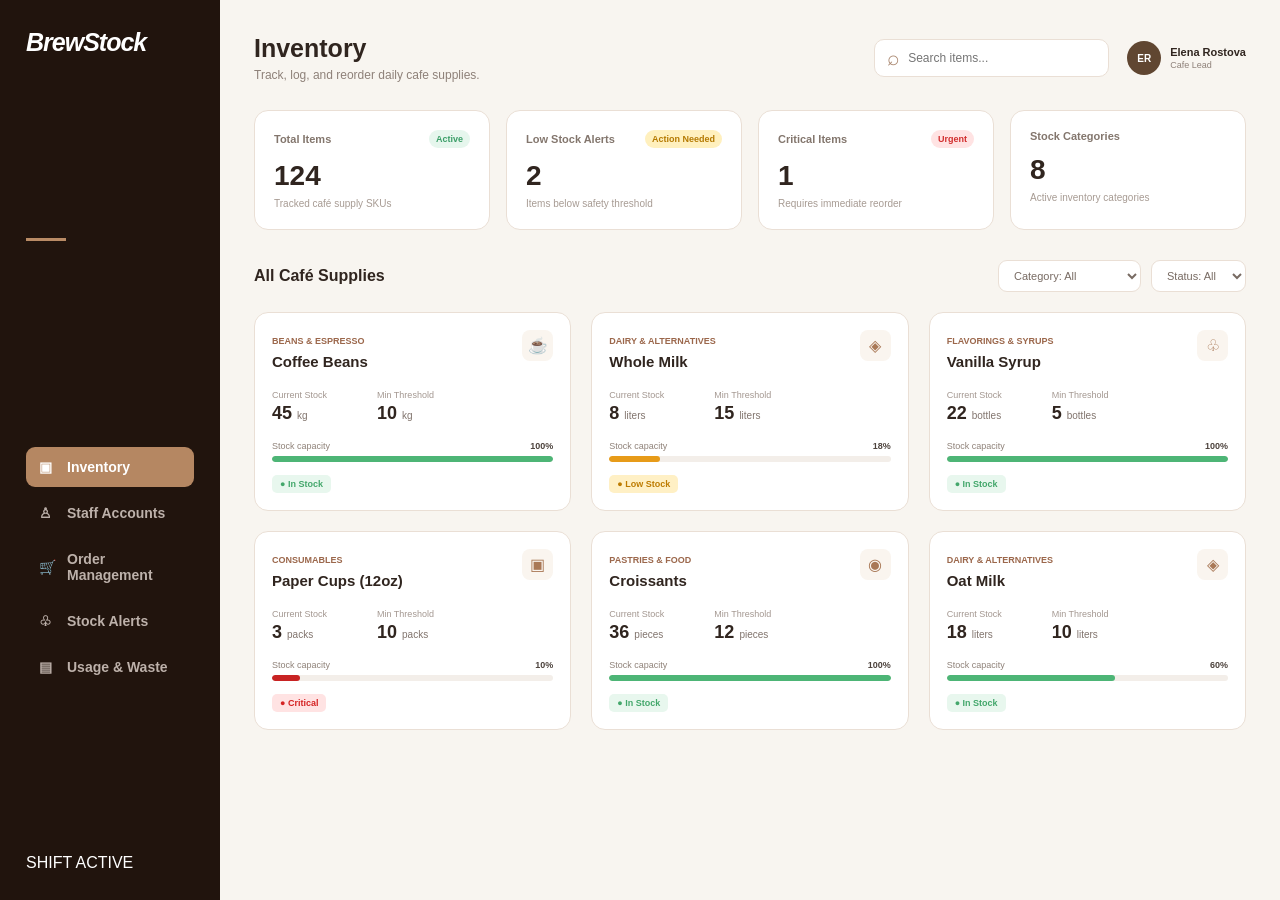
==== index.html @ 867d21bd "Initial BrewStock project" ====
<!DOCTYPE html>
<html lang="en">

<head>
    <meta charset="UTF-8">

    <meta name="viewport" content="width=device-width, initial-scale=1.0">

    <title>BrewStock - Inventory</title>

    <link rel="stylesheet" href="style.css">
</head>

<body>

    <div class="app">

        
        <aside class="sidebar">

            <div class="brand">
                BrewStock
            </div>

            <div class="brand-line"></div>

            <nav>

                <a href="#" class="nav-item active">
                    <span>▣</span>
                    Inventory
                </a>

                <a href="#" class="nav-item">
                    <span>♙</span>
                    Staff Accounts
                </a>

                <a href="#" class="nav-item">
                    <span>🛒</span>
                    Order Management
                </a>

                <a href="#" class="nav-item">
                    <span>♧</span>
                    Stock Alerts
                </a>

                <a href="#" class="nav-item">
                    <span>▤</span>
                    Usage & Waste
                </a>

            </nav>

            <div class="shift-status">
                <span></span>
                SHIFT ACTIVE
            </div>

        </aside>


       
        <main class="main">

          
            <header class="header">

                <div>
                    <h1>Inventory</h1>

                    <p>
                        Track, log, and reorder daily cafe supplies.
                    </p>
                </div>


                <div class="header-right">

                    <div class="search-box">

                        <span>⌕</span>

                        <input
                            type="text"
                            id="searchInput"
                            placeholder="Search items..."
                        >

                    </div>


                    <div class="profile">

                        <div class="avatar">
                            ER
                        </div>

                        <div>
                            <strong>Elena Rostova</strong>
                            <small>Cafe Lead</small>
                        </div>

                    </div>

                </div>

            </header>


           
            <section class="stats">

                <div class="stat-card">

                    <div class="stat-title">
                        Total Items

                        <span class="badge green">
                            Active
                        </span>
                    </div>

                    <h2 id="totalItems">
                        124
                    </h2>

                    <p>
                        Tracked café supply SKUs
                    </p>

                </div>


                <div class="stat-card">

                    <div class="stat-title">
                        Low Stock Alerts

                        <span class="badge yellow">
                            Action Needed
                        </span>
                    </div>

                    <h2 id="lowStock">
                        2
                    </h2>

                    <p>
                        Items below safety threshold
                    </p>

                </div>


                <div class="stat-card">

                    <div class="stat-title">
                        Critical Items

                        <span class="badge red">
                            Urgent
                        </span>
                    </div>

                    <h2 id="criticalItems">
                        1
                    </h2>

                    <p>
                        Requires immediate reorder
                    </p>

                </div>


                <div class="stat-card">

                    <div class="stat-title">
                        Stock Categories
                    </div>

                    <h2 id="categories">
                        8
                    </h2>

                    <p>
                        Active inventory categories
                    </p>

                </div>

            </section>


           
            <section class="inventory-section">

                <div class="inventory-header">

                    <h2>
                        All Café Supplies
                    </h2>

                    <div class="filters">

                        <select id="categoryFilter">

                            <option value="all">
                                Category: All
                            </option>

                            <option value="beans">
                                Beans & Espresso
                            </option>

                            <option value="dairy">
                                Dairy & Alternatives
                            </option>

                            <option value="syrups">
                                Flavorings & Syrups
                            </option>

                            <option value="consumables">
                                Consumables
                            </option>

                            <option value="food">
                                Pastries & Food
                            </option>

                        </select>


                        <select id="statusFilter">

                            <option value="all">
                                Status: All
                            </option>

                            <option value="in-stock">
                                In Stock
                            </option>

                            <option value="low">
                                Low Stock
                            </option>

                            <option value="critical">
                                Critical
                            </option>

                        </select>

                    </div>

                </div>


                
                <div
                    class="inventory-grid"
                    id="inventoryGrid"
                >

                    
                    <div
                        class="inventory-card"
                        data-category="beans"
                        data-status="in-stock"
                    >

                        <div class="card-top">

                            <div>

                                <span class="category">
                                    BEANS & ESPRESSO
                                </span>

                                <h3>
                                    Coffee Beans
                                </h3>

                            </div>

                            <div class="item-icon">
                                ☕
                            </div>

                        </div>


                        <div class="stock-info">

                            <div>
                                <small>
                                    Current Stock
                                </small>

                                <strong>
                                    45 <span>kg</span>
                                </strong>
                            </div>


                            <div>
                                <small>
                                    Min Threshold
                                </small>

                                <strong>
                                    10 <span>kg</span>
                                </strong>
                            </div>

                        </div>


                        <div class="capacity">

                            <div class="capacity-label">
                                <span>Stock capacity</span>
                                <strong>100%</strong>
                            </div>

                            <div class="progress">
                                <div
                                    class="progress-bar"
                                    style="width: 100%"
                                ></div>
                            </div>

                        </div>


                        <span class="status in-stock">
                            ● In Stock
                        </span>

                    </div>


                    
                    <div
                        class="inventory-card"
                        data-category="dairy"
                        data-status="low"
                    >

                        <div class="card-top">

                            <div>

                                <span class="category">
                                    DAIRY & ALTERNATIVES
                                </span>

                                <h3>
                                    Whole Milk
                                </h3>

                            </div>

                            <div class="item-icon">
                                ◈
                            </div>

                        </div>


                        <div class="stock-info">

                            <div>
                                <small>
                                    Current Stock
                                </small>

                                <strong>
                                    8 <span>liters</span>
                                </strong>
                            </div>


                            <div>
                                <small>
                                    Min Threshold
                                </small>

                                <strong>
                                    15 <span>liters</span>
                                </strong>
                            </div>

                        </div>


                        <div class="capacity">

                            <div class="capacity-label">
                                <span>Stock capacity</span>
                                <strong>18%</strong>
                            </div>

                            <div class="progress">
                                <div
                                    class="progress-bar low"
                                    style="width: 18%"
                                ></div>
                            </div>

                        </div>


                        <span class="status low">
                            ● Low Stock
                        </span>

                    </div>


                    
                    <div
                        class="inventory-card"
                        data-category="syrups"
                        data-status="in-stock"
                    >

                        <div class="card-top">

                            <div>

                                <span class="category">
                                    FLAVORINGS & SYRUPS
                                </span>

                                <h3>
                                    Vanilla Syrup
                                </h3>

                            </div>

                            <div class="item-icon">
                                ♧
                            </div>

                        </div>


                        <div class="stock-info">

                            <div>
                                <small>
                                    Current Stock
                                </small>

                                <strong>
                                    22 <span>bottles</span>
                                </strong>
                            </div>


                            <div>
                                <small>
                                    Min Threshold
                                </small>

                                <strong>
                                    5 <span>bottles</span>
                                </strong>
                            </div>

                        </div>


                        <div class="capacity">

                            <div class="capacity-label">
                                <span>Stock capacity</span>
                                <strong>100%</strong>
                            </div>

                            <div class="progress">
                                <div
                                    class="progress-bar"
                                    style="width: 100%"
                                ></div>
                            </div>

                        </div>


                        <span class="status in-stock">
                            ● In Stock
                        </span>

                    </div>


                    
                    <div
                        class="inventory-card"
                        data-category="consumables"
                        data-status="critical"
                    >

                        <div class="card-top">

                            <div>

                                <span class="category">
                                    CONSUMABLES
                                </span>

                                <h3>
                                    Paper Cups (12oz)
                                </h3>

                            </div>

                            <div class="item-icon">
                                ▣
                            </div>

                        </div>


                        <div class="stock-info">

                            <div>
                                <small>
                                    Current Stock
                                </small>

                                <strong>
                                    3 <span>packs</span>
                                </strong>
                            </div>


                            <div>
                                <small>
                                    Min Threshold
                                </small>

                                <strong>
                                    10 <span>packs</span>
                                </strong>
                            </div>

                        </div>


                        <div class="capacity">

                            <div class="capacity-label">
                                <span>Stock capacity</span>
                                <strong>10%</strong>
                            </div>

                            <div class="progress">
                                <div
                                    class="progress-bar critical"
                                    style="width: 10%"
                                ></div>
                            </div>

                        </div>


                        <span class="status critical">
                            ● Critical
                        </span>

                    </div>


                    
                    <div
                        class="inventory-card"
                        data-category="food"
                        data-status="in-stock"
                    >

                        <div class="card-top">

                            <div>

                                <span class="category">
                                    PASTRIES & FOOD
                                </span>

                                <h3>
                                    Croissants
                                </h3>

                            </div>

                            <div class="item-icon">
                                ◉
                            </div>

                        </div>


                        <div class="stock-info">

                            <div>
                                <small>
                                    Current Stock
                                </small>

                                <strong>
                                    36 <span>pieces</span>
                                </strong>
                            </div>


                            <div>
                                <small>
                                    Min Threshold
                                </small>

                                <strong>
                                    12 <span>pieces</span>
                                </strong>
                            </div>

                        </div>


                        <div class="capacity">

                            <div class="capacity-label">
                                <span>Stock capacity</span>
                                <strong>100%</strong>
                            </div>

                            <div class="progress">
                                <div
                                    class="progress-bar"
                                    style="width: 100%"
                                ></div>
                            </div>

                        </div>


                        <span class="status in-stock">
                            ● In Stock
                        </span>

                    </div>


                    
                    <div
                        class="inventory-card"
                        data-category="dairy"
                        data-status="in-stock"
                    >

                        <div class="card-top">

                            <div>

                                <span class="category">
                                    DAIRY & ALTERNATIVES
                                </span>

                                <h3>
                                    Oat Milk
                                </h3>

                            </div>

                            <div class="item-icon">
                                ◈
                            </div>

                        </div>


                        <div class="stock-info">

                            <div>
                                <small>
                                    Current Stock
                                </small>

                                <strong>
                                    18 <span>liters</span>
                                </strong>
                            </div>


                            <div>
                                <small>
                                    Min Threshold
                                </small>

                                <strong>
                                    10 <span>liters</span>
                                </strong>
                            </div>

                        </div>


                        <div class="capacity">

                            <div class="capacity-label">
                                <span>Stock capacity</span>
                                <strong>60%</strong>
                            </div>

                            <div class="progress">
                                <div
                                    class="progress-bar"
                                    style="width: 60%"
                                ></div>
                            </div>

                        </div>


                        <span class="status in-stock">
                            ● In Stock
                        </span>

                    </div>

                </div>

            </section>

        </main>

    </div>


    <script src="script.js"></script>

</body>

</html>
---- style.css ----
* {
    margin: 0;
    padding: 0;
    box-sizing: border-box;
}

body {
    font-family: "Inter", Arial, sans-serif;
    background: #f8f5f0;
    color: #30251f;
}

.app {
    display: flex;
    min-height: 100vh;
}


/* =========================
   SIDEBAR
========================= */

.sidebar {
    width: 220px;
    min-height: 100vh;
    background: #21140d;
    color: white;
    padding: 28px 26px;
    display: flex;
    flex-direction: column;
    justify-content: space-between;
}

.brand {
    font-size: 25px;
    font-weight: 800;
    font-style: italic;
    letter-spacing: -1px;
}

.brand-line {
    width: 40px;
    height: 3px;
    background: #b98b65;
    margin: 14px 0 38px;
}

nav {
    display: flex;
    flex-direction: column;
    gap: 6px;
}

.nav-item {
    border: 0;
    background: transparent;
    color: #bdb1aa;
    text-decoration: none;
    padding: 12px 13px;
    border-radius: 9px;
    font-size: 14px;
    font-weight: 600;
    display: flex;
    align-items: center;
    gap: 12px;
    cursor: pointer;
    text-align: left;
}

.nav-item span {
    width: 16px;
}

.nav-item.active {
    background: #b58762;
    color: white;
}

.nav-item:hover:not(.active) {
    background: rgba(255,255,255,.07);
    color: white;
}

.shift {
    border-top: 1px solid rgba(255,255,255,.1);
    padding-top: 18px;
    color: #d4cbc5;
    font-size: 10px;
    font-weight: 700;
    letter-spacing: .3px;
}

.shift span {
    color: #55bd7c;
}


/* =========================
   MAIN
========================= */

.main {
    flex: 1;
    padding: 34px;
    max-width: 1250px;
    margin: 0 auto;
}

.header {
    display: flex;
    justify-content: space-between;
    align-items: center;
    gap: 30px;
    margin-bottom: 28px;
}

.header h1 {
    font-size: 25px;
    margin-bottom: 5px;
}

.header p {
    color: #8e8179;
    font-size: 12px;
}

.header-right {
    display: flex;
    align-items: center;
    gap: 18px;
}

.search-box {
    width: 235px;
    height: 38px;
    border: 1px solid #eadfd5;
    background: white;
    border-radius: 10px;
    display: flex;
    align-items: center;
    padding: 0 12px;
    gap: 8px;
}

.search-box span {
    color: #a9866e;
    font-size: 21px;
}

.search-box input {
    border: none;
    outline: none;
    width: 100%;
    font-size: 12px;
}

.profile {
    display: flex;
    align-items: center;
    gap: 9px;
}

.avatar {
    width: 34px;
    height: 34px;
    border-radius: 50%;
    background: #604631;
    color: white;
    display: flex;
    align-items: center;
    justify-content: center;
    font-size: 10px;
    font-weight: 700;
}

.profile strong,
.profile small {
    display: block;
}

.profile strong {
    font-size: 11px;
}

.profile small {
    color: #8e8179;
    font-size: 9px;
    margin-top: 2px;
}


/* =========================
   STAT CARDS
========================= */

.stats {
    display: grid;
    grid-template-columns: repeat(4, 1fr);
    gap: 16px;
    margin-bottom: 30px;
}

.stat-card {
    background: white;
    border: 1px solid #eadfd5;
    border-radius: 14px;
    padding: 19px;
    min-height: 120px;
}

.stat-title {
    display: flex;
    justify-content: space-between;
    align-items: center;
    color: #83766d;
    font-size: 11px;
    font-weight: 600;
}

.stat-card h2 {
    font-size: 28px;
    margin: 12px 0 6px;
}

.stat-card p {
    color: #a79b93;
    font-size: 10px;
}

.badge {
    border-radius: 20px;
    padding: 4px 7px;
    font-size: 9px;
}

.badge.green {
    color: #3b9e68;
    background: #e6f6ed;
}

.badge.yellow {
    color: #b47900;
    background: #fff0be;
}

.badge.red {
    color: #d22e2e;
    background: #ffe3e3;
}


/* =========================
   INVENTORY
========================= */

.inventory-header {
    display: flex;
    justify-content: space-between;
    align-items: center;
    margin-bottom: 20px;
}

.inventory-header h2 {
    font-size: 16px;
}

.filters {
    display: flex;
    gap: 10px;
}

.filters select {
    background: white;
    border: 1px solid #eadfd5;
    border-radius: 9px;
    padding: 8px 11px;
    color: #786b63;
    font-size: 11px;
    outline: none;
}


/* =========================
   INVENTORY CARDS
========================= */

.inventory-grid {
    display: grid;
    grid-template-columns: repeat(3, 1fr);
    gap: 20px;
}

.inventory-card {
    background: white;
    border: 1px solid #eadfd5;
    border-radius: 14px;
    padding: 17px;
    min-height: 195px;
}

.card-top {
    display: flex;
    justify-content: space-between;
    align-items: flex-start;
}

.category {
    color: #9b674b;
    font-size: 9px;
    font-weight: 700;
}

.inventory-card h3 {
    font-size: 15px;
    margin-top: 5px;
}

.item-icon {
    width: 31px;
    height: 31px;
    border-radius: 8px;
    background: #faf5ef;
    color: #a97856;
    display: flex;
    justify-content: center;
    align-items: center;
}

.stock-info {
    display: flex;
    gap: 50px;
    margin-top: 20px;
}

.stock-info small {
    display: block;
    color: #a39790;
    font-size: 9px;
    margin-bottom: 3px;
}

.stock-info strong {
    font-size: 18px;
}

.stock-info strong span {
    font-size: 10px;
    color: #81746d;
    font-weight: 500;
}

.capacity {
    margin-top: 17px;
}

.capacity-label {
    display: flex;
    justify-content: space-between;
    color: #8f8279;
    font-size: 9px;
    margin-bottom: 5px;
}

.capacity-label strong {
    color: #4d433d;
}

.progress {
    width: 100%;
    height: 6px;
    border-radius: 20px;
    background: #f3eee9;
    overflow: hidden;
}

.progress-bar {
    height: 100%;
    background: #4db576;
    border-radius: 20px;
}

.progress-bar.low {
    background: #e79b19;
}

.progress-bar.critical {
    background: #c82323;
}

.status {
    display: inline-block;
    margin-top: 13px;
    padding: 4px 8px;
    border-radius: 5px;
    font-size: 9px;
    font-weight: 600;
}

.status.in-stock {
    color: #43a76b;
    background: #e8f7ee;
}

.status.low {
    color: #bd7b00;
    background: #fff0c5;
}

.status.critical {
    color: #d52323;
    background: #ffe3e3;
}


/* =========================
   RESPONSIVE
========================= */

@media (max-width: 1000px) {

    .stats {
        grid-template-columns: repeat(2, 1fr);
    }

    .inventory-grid {
        grid-template-columns: repeat(2, 1fr);
    }

}

@media (max-width: 700px) {

    .sidebar {
        width: 70px;
        padding: 25px 12px;
    }

    .brand {
        font-size: 0;
    }

    .brand::after {
        content: "B";
        font-size: 25px;
    }

    .nav-item span:last-child,
    .shift {
        display: none;
    }

    .main {
        padding: 20px;
    }

    .header {
        align-items: flex-start;
        flex-direction: column;
    }

    .header-right {
        width: 100%;
    }

    .search-box {
        flex: 1;
    }

    .inventory-grid {
        grid-template-columns: 1fr;
    }

    .stats {
        grid-template-columns: 1fr;
    }

    .inventory-header {
        align-items: flex-start;
        gap: 15px;
        flex-direction: column;
    }

}
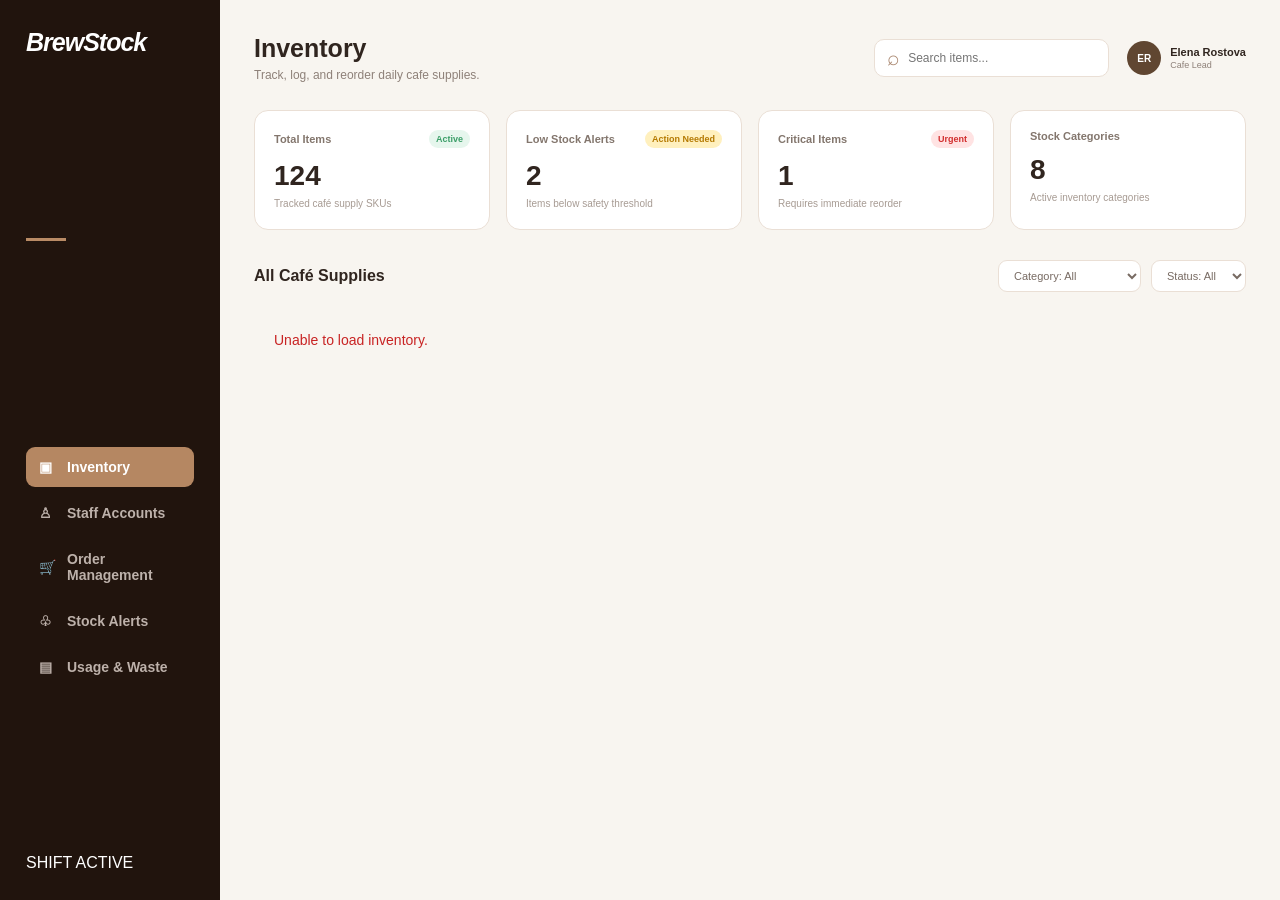
==== commit f664b3ff: "Updated connected to database" ====
--- a/index.html
+++ b/index.html
@@ -264,474 +264,6 @@
                     class="inventory-grid"
                     id="inventoryGrid"
                 >
-
-                    
-                    <div
-                        class="inventory-card"
-                        data-category="beans"
-                        data-status="in-stock"
-                    >
-
-                        <div class="card-top">
-
-                            <div>
-
-                                <span class="category">
-                                    BEANS & ESPRESSO
-                                </span>
-
-                                <h3>
-                                    Coffee Beans
-                                </h3>
-
-                            </div>
-
-                            <div class="item-icon">
-                                ☕
-                            </div>
-
-                        </div>
-
-
-                        <div class="stock-info">
-
-                            <div>
-                                <small>
-                                    Current Stock
-                                </small>
-
-                                <strong>
-                                    45 <span>kg</span>
-                                </strong>
-                            </div>
-
-
-                            <div>
-                                <small>
-                                    Min Threshold
-                                </small>
-
-                                <strong>
-                                    10 <span>kg</span>
-                                </strong>
-                            </div>
-
-                        </div>
-
-
-                        <div class="capacity">
-
-                            <div class="capacity-label">
-                                <span>Stock capacity</span>
-                                <strong>100%</strong>
-                            </div>
-
-                            <div class="progress">
-                                <div
-                                    class="progress-bar"
-                                    style="width: 100%"
-                                ></div>
-                            </div>
-
-                        </div>
-
-
-                        <span class="status in-stock">
-                            ● In Stock
-                        </span>
-
-                    </div>
-
-
-                    
-                    <div
-                        class="inventory-card"
-                        data-category="dairy"
-                        data-status="low"
-                    >
-
-                        <div class="card-top">
-
-                            <div>
-
-                                <span class="category">
-                                    DAIRY & ALTERNATIVES
-                                </span>
-
-                                <h3>
-                                    Whole Milk
-                                </h3>
-
-                            </div>
-
-                            <div class="item-icon">
-                                ◈
-                            </div>
-
-                        </div>
-
-
-                        <div class="stock-info">
-
-                            <div>
-                                <small>
-                                    Current Stock
-                                </small>
-
-                                <strong>
-                                    8 <span>liters</span>
-                                </strong>
-                            </div>
-
-
-                            <div>
-                                <small>
-                                    Min Threshold
-                                </small>
-
-                                <strong>
-                                    15 <span>liters</span>
-                                </strong>
-                            </div>
-
-                        </div>
-
-
-                        <div class="capacity">
-
-                            <div class="capacity-label">
-                                <span>Stock capacity</span>
-                                <strong>18%</strong>
-                            </div>
-
-                            <div class="progress">
-                                <div
-                                    class="progress-bar low"
-                                    style="width: 18%"
-                                ></div>
-                            </div>
-
-                        </div>
-
-
-                        <span class="status low">
-                            ● Low Stock
-                        </span>
-
-                    </div>
-
-
-                    
-                    <div
-                        class="inventory-card"
-                        data-category="syrups"
-                        data-status="in-stock"
-                    >
-
-                        <div class="card-top">
-
-                            <div>
-
-                                <span class="category">
-                                    FLAVORINGS & SYRUPS
-                                </span>
-
-                                <h3>
-                                    Vanilla Syrup
-                                </h3>
-
-                            </div>
-
-                            <div class="item-icon">
-                                ♧
-                            </div>
-
-                        </div>
-
-
-                        <div class="stock-info">
-
-                            <div>
-                                <small>
-                                    Current Stock
-                                </small>
-
-                                <strong>
-                                    22 <span>bottles</span>
-                                </strong>
-                            </div>
-
-
-                            <div>
-                                <small>
-                                    Min Threshold
-                                </small>
-
-                                <strong>
-                                    5 <span>bottles</span>
-                                </strong>
-                            </div>
-
-                        </div>
-
-
-                        <div class="capacity">
-
-                            <div class="capacity-label">
-                                <span>Stock capacity</span>
-                                <strong>100%</strong>
-                            </div>
-
-                            <div class="progress">
-                                <div
-                                    class="progress-bar"
-                                    style="width: 100%"
-                                ></div>
-                            </div>
-
-                        </div>
-
-
-                        <span class="status in-stock">
-                            ● In Stock
-                        </span>
-
-                    </div>
-
-
-                    
-                    <div
-                        class="inventory-card"
-                        data-category="consumables"
-                        data-status="critical"
-                    >
-
-                        <div class="card-top">
-
-                            <div>
-
-                                <span class="category">
-                                    CONSUMABLES
-                                </span>
-
-                                <h3>
-                                    Paper Cups (12oz)
-                                </h3>
-
-                            </div>
-
-                            <div class="item-icon">
-                                ▣
-                            </div>
-
-                        </div>
-
-
-                        <div class="stock-info">
-
-                            <div>
-                                <small>
-                                    Current Stock
-                                </small>
-
-                                <strong>
-                                    3 <span>packs</span>
-                                </strong>
-                            </div>
-
-
-                            <div>
-                                <small>
-                                    Min Threshold
-                                </small>
-
-                                <strong>
-                                    10 <span>packs</span>
-                                </strong>
-                            </div>
-
-                        </div>
-
-
-                        <div class="capacity">
-
-                            <div class="capacity-label">
-                                <span>Stock capacity</span>
-                                <strong>10%</strong>
-                            </div>
-
-                            <div class="progress">
-                                <div
-                                    class="progress-bar critical"
-                                    style="width: 10%"
-                                ></div>
-                            </div>
-
-                        </div>
-
-
-                        <span class="status critical">
-                            ● Critical
-                        </span>
-
-                    </div>
-
-
-                    
-                    <div
-                        class="inventory-card"
-                        data-category="food"
-                        data-status="in-stock"
-                    >
-
-                        <div class="card-top">
-
-                            <div>
-
-                                <span class="category">
-                                    PASTRIES & FOOD
-                                </span>
-
-                                <h3>
-                                    Croissants
-                                </h3>
-
-                            </div>
-
-                            <div class="item-icon">
-                                ◉
-                            </div>
-
-                        </div>
-
-
-                        <div class="stock-info">
-
-                            <div>
-                                <small>
-                                    Current Stock
-                                </small>
-
-                                <strong>
-                                    36 <span>pieces</span>
-                                </strong>
-                            </div>
-
-
-                            <div>
-                                <small>
-                                    Min Threshold
-                                </small>
-
-                                <strong>
-                                    12 <span>pieces</span>
-                                </strong>
-                            </div>
-
-                        </div>
-
-
-                        <div class="capacity">
-
-                            <div class="capacity-label">
-                                <span>Stock capacity</span>
-                                <strong>100%</strong>
-                            </div>
-
-                            <div class="progress">
-                                <div
-                                    class="progress-bar"
-                                    style="width: 100%"
-                                ></div>
-                            </div>
-
-                        </div>
-
-
-                        <span class="status in-stock">
-                            ● In Stock
-                        </span>
-
-                    </div>
-
-
-                    
-                    <div
-                        class="inventory-card"
-                        data-category="dairy"
-                        data-status="in-stock"
-                    >
-
-                        <div class="card-top">
-
-                            <div>
-
-                                <span class="category">
-                                    DAIRY & ALTERNATIVES
-                                </span>
-
-                                <h3>
-                                    Oat Milk
-                                </h3>
-
-                            </div>
-
-                            <div class="item-icon">
-                                ◈
-                            </div>
-
-                        </div>
-
-
-                        <div class="stock-info">
-
-                            <div>
-                                <small>
-                                    Current Stock
-                                </small>
-
-                                <strong>
-                                    18 <span>liters</span>
-                                </strong>
-                            </div>
-
-
-                            <div>
-                                <small>
-                                    Min Threshold
-                                </small>
-
-                                <strong>
-                                    10 <span>liters</span>
-                                </strong>
-                            </div>
-
-                        </div>
-
-
-                        <div class="capacity">
-
-                            <div class="capacity-label">
-                                <span>Stock capacity</span>
-                                <strong>60%</strong>
-                            </div>
-
-                            <div class="progress">
-                                <div
-                                    class="progress-bar"
-                                    style="width: 60%"
-                                ></div>
-                            </div>
-
-                        </div>
-
-
-                        <span class="status in-stock">
-                            ● In Stock
-                        </span>
-
-                    </div>
-
                 </div>
 
             </section>
--- a/style.css
+++ b/style.css
@@ -14,11 +14,6 @@
     display: flex;
     min-height: 100vh;
 }
-
-
-/* =========================
-   SIDEBAR
-========================= */
 
 .sidebar {
     width: 220px;
@@ -94,11 +89,6 @@
     color: #55bd7c;
 }
 
-
-/* =========================
-   MAIN
-========================= */
-
 .main {
     flex: 1;
     padding: 34px;
@@ -188,11 +178,6 @@
     margin-top: 2px;
 }
 
-
-/* =========================
-   STAT CARDS
-========================= */
-
 .stats {
     display: grid;
     grid-template-columns: repeat(4, 1fr);
@@ -247,11 +232,6 @@
     color: #d22e2e;
     background: #ffe3e3;
 }
-
-
-/* =========================
-   INVENTORY
-========================= */
 
 .inventory-header {
     display: flex;
@@ -279,11 +259,6 @@
     outline: none;
 }
 
-
-/* =========================
-   INVENTORY CARDS
-========================= */
-
 .inventory-grid {
     display: grid;
     grid-template-columns: repeat(3, 1fr);
@@ -411,11 +386,6 @@
     background: #ffe3e3;
 }
 
-
-/* =========================
-   RESPONSIVE
-========================= */
-
 @media (max-width: 1000px) {
 
     .stats {
@@ -480,4 +450,16 @@
         flex-direction: column;
     }
 
-}+}
+
+.error-message {
+    color: #c82323;
+    font-size: 14px;
+    padding: 20px;
+}
+
+.empty-message {
+    color: #8e8179;
+    font-size: 14px;
+    padding: 20px;
+}
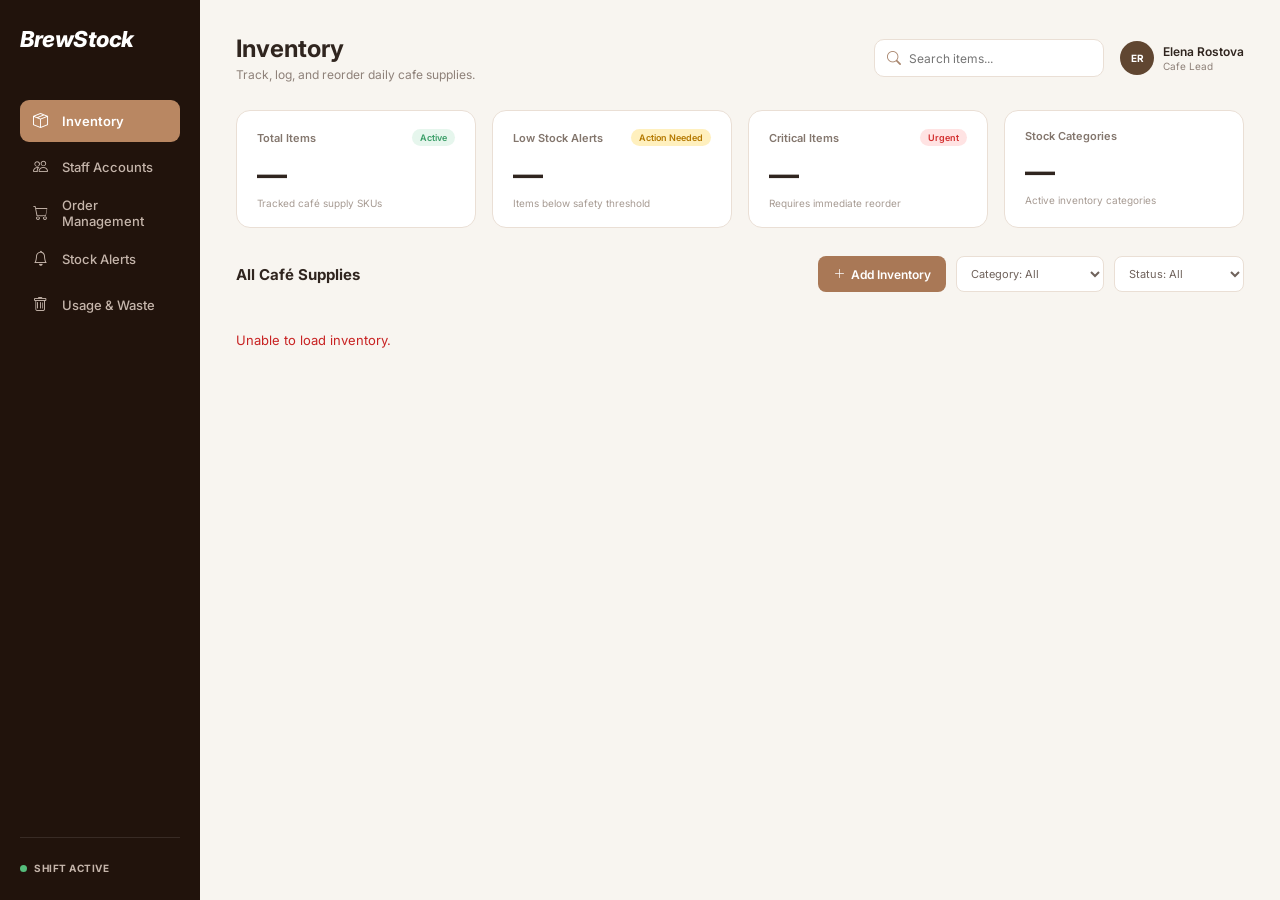
==== commit 5804cd62: "New features and modified" ====
--- a/index.html
+++ b/index.html
@@ -3,10 +3,25 @@
 
 <head>
     <meta charset="UTF-8">
-
     <meta name="viewport" content="width=device-width, initial-scale=1.0">
-
     <title>BrewStock - Inventory</title>
+    <link
+        rel="stylesheet"
+        href="https://cdn.jsdelivr.net/npm/bootstrap-icons@1.11.3/font/bootstrap-icons.min.css"
+    >
+    <link
+        rel="preconnect"
+        href="https://fonts.googleapis.com"
+    >
+    <link
+        rel="preconnect"
+        href="https://fonts.gstatic.com"
+        crossorigin
+    >
+    <link
+        href="https://fonts.googleapis.com/css2?family=Inter:wght@400;500;600;700;800&display=swap"
+        rel="stylesheet"
+    >
 
     <link rel="stylesheet" href="style.css">
 </head>
@@ -15,256 +30,160 @@
 
     <div class="app">
 
-        
         <aside class="sidebar">
 
-            <div class="brand">
-                BrewStock
-            </div>
-
-            <div class="brand-line"></div>
-
-            <nav>
-
-                <a href="#" class="nav-item active">
-                    <span>▣</span>
-                    Inventory
-                </a>
-
-                <a href="#" class="nav-item">
-                    <span>♙</span>
-                    Staff Accounts
-                </a>
-
-                <a href="#" class="nav-item">
-                    <span>🛒</span>
-                    Order Management
-                </a>
-
-                <a href="#" class="nav-item">
-                    <span>♧</span>
-                    Stock Alerts
-                </a>
-
-                <a href="#" class="nav-item">
-                    <span>▤</span>
-                    Usage & Waste
+            <div class="logo">BrewStock</div>
+
+            <nav class="nav-menu">
+
+                <a href="index.html" class="active">
+                    <i class="bi bi-box-seam"></i>
+                    <span>Inventory</span>
+                </a>
+
+                <a href="staff.html">
+                    <i class="bi bi-people"></i>
+                    <span>Staff Accounts</span>
+                </a>
+
+                <a href="orders.html">
+                    <i class="bi bi-cart"></i>
+                    <span>Order Management</span>
+                </a>
+
+                <a href="#">
+                    <i class="bi bi-bell"></i>
+                    <span>Stock Alerts</span>
+                </a>
+
+                <a href="#">
+                    <i class="bi bi-trash"></i>
+                    <span>Usage &amp; Waste</span>
                 </a>
 
             </nav>
 
-            <div class="shift-status">
-                <span></span>
+            <div class="shift-active">
+                <span class="shift-dot"></span>
                 SHIFT ACTIVE
             </div>
 
         </aside>
 
-
-       
         <main class="main">
 
-          
             <header class="header">
 
                 <div>
                     <h1>Inventory</h1>
-
-                    <p>
-                        Track, log, and reorder daily cafe supplies.
-                    </p>
-                </div>
-
+                    <p>Track, log, and reorder daily cafe supplies.</p>
+                </div>
 
                 <div class="header-right">
 
                     <div class="search-box">
-
-                        <span>⌕</span>
-
+                        <i class="bi bi-search"></i>
                         <input
                             type="text"
                             id="searchInput"
                             placeholder="Search items..."
                         >
-
-                    </div>
-
+                    </div>
 
                     <div class="profile">
-
-                        <div class="avatar">
-                            ER
-                        </div>
-
+                        <div class="avatar">ER</div>
                         <div>
                             <strong>Elena Rostova</strong>
                             <small>Cafe Lead</small>
                         </div>
-
                     </div>
 
                 </div>
 
             </header>
 
-
-           
             <section class="stats">
 
                 <div class="stat-card">
-
                     <div class="stat-title">
                         Total Items
-
-                        <span class="badge green">
-                            Active
-                        </span>
-                    </div>
-
-                    <h2 id="totalItems">
-                        124
-                    </h2>
-
-                    <p>
-                        Tracked café supply SKUs
-                    </p>
-
-                </div>
-
-
-                <div class="stat-card">
-
+                        <span class="badge green">Active</span>
+                    </div>
+                    <h2 id="totalItems">—</h2>
+                    <p>Tracked café supply SKUs</p>
+                </div>
+
+                <div class="stat-card">
                     <div class="stat-title">
                         Low Stock Alerts
-
-                        <span class="badge yellow">
-                            Action Needed
-                        </span>
-                    </div>
-
-                    <h2 id="lowStock">
-                        2
-                    </h2>
-
-                    <p>
-                        Items below safety threshold
-                    </p>
-
-                </div>
-
-
-                <div class="stat-card">
-
+                        <span class="badge yellow">Action Needed</span>
+                    </div>
+                    <h2 id="lowStock">—</h2>
+                    <p>Items below safety threshold</p>
+                </div>
+
+                <div class="stat-card">
                     <div class="stat-title">
                         Critical Items
-
-                        <span class="badge red">
-                            Urgent
-                        </span>
-                    </div>
-
-                    <h2 id="criticalItems">
-                        1
-                    </h2>
-
-                    <p>
-                        Requires immediate reorder
-                    </p>
-
-                </div>
-
-
-                <div class="stat-card">
-
+                        <span class="badge red">Urgent</span>
+                    </div>
+                    <h2 id="criticalItems">—</h2>
+                    <p>Requires immediate reorder</p>
+                </div>
+
+                <div class="stat-card">
                     <div class="stat-title">
                         Stock Categories
                     </div>
-
-                    <h2 id="categories">
-                        8
-                    </h2>
-
-                    <p>
-                        Active inventory categories
-                    </p>
-
+                    <h2 id="categories">—</h2>
+                    <p>Active inventory categories</p>
                 </div>
 
             </section>
 
-
-           
             <section class="inventory-section">
 
                 <div class="inventory-header">
 
-                    <h2>
-                        All Café Supplies
-                    </h2>
-
-                    <div class="filters">
-
-                        <select id="categoryFilter">
-
-                            <option value="all">
-                                Category: All
-                            </option>
-
-                            <option value="beans">
-                                Beans & Espresso
-                            </option>
-
-                            <option value="dairy">
-                                Dairy & Alternatives
-                            </option>
-
-                            <option value="syrups">
-                                Flavorings & Syrups
-                            </option>
-
-                            <option value="consumables">
-                                Consumables
-                            </option>
-
-                            <option value="food">
-                                Pastries & Food
-                            </option>
-
-                        </select>
-
-
-                        <select id="statusFilter">
-
-                            <option value="all">
-                                Status: All
-                            </option>
-
-                            <option value="in-stock">
-                                In Stock
-                            </option>
-
-                            <option value="low">
-                                Low Stock
-                            </option>
-
-                            <option value="critical">
-                                Critical
-                            </option>
-
-                        </select>
-
-                    </div>
-
-                </div>
-
-
-                
-                <div
-                    class="inventory-grid"
-                    id="inventoryGrid"
-                >
-                </div>
+                    <div class="inventory-title">
+                        <h2>All Café Supplies</h2>
+                    </div>
+
+                    <div class="inventory-actions">
+
+                        <button
+                            class="add-inventory-btn"
+                            id="openAddInventory"
+                        >
+                            <i class="bi bi-plus-lg"></i>
+                            Add Inventory
+                        </button>
+
+                        <div class="filters">
+
+                            <select id="categoryFilter">
+                                <option value="all">Category: All</option>
+                                <option value="beans">Beans &amp; Espresso</option>
+                                <option value="dairy">Dairy &amp; Alternatives</option>
+                                <option value="syrups">Flavorings &amp; Syrups</option>
+                                <option value="consumables">Consumables</option>
+                                <option value="food">Pastries &amp; Food</option>
+                            </select>
+
+                            <select id="statusFilter">
+                                <option value="all">Status: All</option>
+                                <option value="in-stock">In Stock</option>
+                                <option value="low">Low Stock</option>
+                                <option value="critical">Critical</option>
+                            </select>
+
+                        </div>
+
+                    </div>
+
+                </div>
+
+                <div class="inventory-grid" id="inventoryGrid"></div>
 
             </section>
 
@@ -272,11 +191,97 @@
 
     </div>
 
+    <div class="modal" id="addInventoryModal">
+
+        <div class="modal-content">
+
+            <div class="modal-header">
+                <div>
+                    <h2>Add Inventory</h2>
+                    <p>Add a new café supply item.</p>
+                </div>
+                <button class="close-modal" id="closeAddInventory">×</button>
+            </div>
+
+            <form id="addInventoryForm">
+
+                <div class="form-group">
+                    <label>Item Name</label>
+                    <input
+                        type="text"
+                        id="itemName"
+                        placeholder="e.g. Chocolate Syrup"
+                        required
+                    >
+                </div>
+
+                <div class="form-group">
+                    <label>Category</label>
+                    <select id="itemCategory" required>
+                        <option value="">Select category</option>
+                        <option value="beans">Beans &amp; Espresso</option>
+                        <option value="dairy">Dairy &amp; Alternatives</option>
+                        <option value="syrups">Flavorings &amp; Syrups</option>
+                        <option value="consumables">Consumables</option>
+                        <option value="food">Pastries &amp; Food</option>
+                    </select>
+                </div>
+
+                <div class="form-row">
+
+                    <div class="form-group">
+                        <label>Current Stock</label>
+                        <input
+                            type="number"
+                            id="currentStock"
+                            min="0"
+                            step="0.01"
+                            placeholder="0"
+                            required
+                        >
+                    </div>
+
+                    <div class="form-group">
+                        <label>Minimum Threshold</label>
+                        <input
+                            type="number"
+                            id="minThreshold"
+                            min="0"
+                            step="0.01"
+                            placeholder="0"
+                            required
+                        >
+                    </div>
+
+                </div>
+
+                <div class="form-group">
+                    <label>Unit</label>
+                    <select id="itemUnit" required>
+                        <option value="">Select unit</option>
+                        <option value="kg">Kilograms</option>
+                        <option value="liters">Liters</option>
+                        <option value="bottles">Bottles</option>
+                        <option value="packs">Packs</option>
+                        <option value="pieces">Pieces</option>
+                    </select>
+                </div>
+
+                <div class="form-message" id="formMessage"></div>
+
+                <div class="modal-actions">
+                    <button type="button" class="cancel-btn" id="cancelAddInventory">Cancel</button>
+                    <button type="submit" class="save-btn">Add Inventory</button>
+                </div>
+
+            </form>
+
+        </div>
+
+    </div>
 
     <script src="script.js"></script>
 
 </body>
 
 </html>
-
-
--- a/style.css
+++ b/style.css
@@ -1,4 +1,4 @@
-* {
+*, *::before, *::after {
     margin: 0;
     padding: 0;
     box-sizing: border-box;
@@ -16,97 +16,133 @@
 }
 
 .sidebar {
-    width: 220px;
-    min-height: 100vh;
-    background: #21140d;
+    position: fixed;
+    top: 0;
+    left: 0;
+
+    width: 200px;
+    height: 100vh;
+
+    background: #21130c;
     color: white;
-    padding: 28px 26px;
+
     display: flex;
     flex-direction: column;
-    justify-content: space-between;
-}
-
-.brand {
-    font-size: 25px;
+
+    padding: 26px 20px;
+
+    box-sizing: border-box;
+
+    z-index: 100;
+
+    overflow-y: auto;
+}
+
+.logo {
+    font-size: 22px;
     font-weight: 800;
     font-style: italic;
-    letter-spacing: -1px;
-}
-
-.brand-line {
-    width: 40px;
-    height: 3px;
-    background: #b98b65;
-    margin: 14px 0 38px;
-}
-
-nav {
+    letter-spacing: -0.5px;
+    color: white;
+    flex-shrink: 0;
+}
+
+.nav-menu {
+    margin-top: 48px;
+
     display: flex;
     flex-direction: column;
-    gap: 6px;
-}
-
-.nav-item {
-    border: 0;
-    background: transparent;
-    color: #bdb1aa;
+
+    gap: 4px;
+
+    flex: 1;
+}
+
+.nav-menu a {
+    display: flex;
+    align-items: center;
+
+    width: 100%;
+    min-height: 42px;
+
+    padding: 0 13px;
+
+    color: #c5b5ab;
+
     text-decoration: none;
-    padding: 12px 13px;
+
     border-radius: 9px;
-    font-size: 14px;
-    font-weight: 600;
-    display: flex;
-    align-items: center;
-    gap: 12px;
-    cursor: pointer;
-    text-align: left;
-}
-
-.nav-item span {
-    width: 16px;
-}
-
-.nav-item.active {
-    background: #b58762;
-    color: white;
-}
-
-.nav-item:hover:not(.active) {
-    background: rgba(255,255,255,.07);
-    color: white;
-}
-
-.shift {
-    border-top: 1px solid rgba(255,255,255,.1);
-    padding-top: 18px;
-    color: #d4cbc5;
+
+    font-size: 13px;
+    font-weight: 500;
+
+    transition:
+        background 0.18s ease,
+        color 0.18s ease;
+}
+
+.nav-menu a i {
+    width: 20px;
+    margin-right: 9px;
+    font-size: 15px;
+    flex-shrink: 0;
+}
+
+.nav-menu a:hover {
+    background: rgba(255, 255, 255, 0.08);
+    color: #ffffff;
+}
+
+.nav-menu a.active {
+    background: #b98762;
+    color: #ffffff;
+    font-weight: 600;
+}
+
+.shift-active {
+    margin-top: auto;
+    padding-top: 24px;
+    border-top: 1px solid rgba(255, 255, 255, 0.1);
+
+    display: flex;
+    align-items: center;
+    gap: 7px;
+
+    color: #c5b5ab;
     font-size: 10px;
     font-weight: 700;
-    letter-spacing: .3px;
-}
-
-.shift span {
-    color: #55bd7c;
+    letter-spacing: 0.5px;
+}
+
+.shift-dot {
+    width: 7px;
+    height: 7px;
+    border-radius: 50%;
+    background: #55bd7c;
+    flex-shrink: 0;
 }
 
 .main {
     flex: 1;
-    padding: 34px;
-    max-width: 1250px;
-    margin: 0 auto;
+    margin-left: 200px;
+    padding: 34px 36px;
+    min-height: 100vh;
+    box-sizing: border-box;
+    max-width: calc(100vw - 200px);
 }
 
 .header {
     display: flex;
     justify-content: space-between;
     align-items: center;
-    gap: 30px;
+    gap: 24px;
     margin-bottom: 28px;
 }
 
 .header h1 {
-    font-size: 25px;
-    margin-bottom: 5px;
+    font-size: 24px;
+    font-weight: 700;
+    margin-bottom: 4px;
 }
 
 .header p {
@@ -117,11 +153,12 @@
 .header-right {
     display: flex;
     align-items: center;
-    gap: 18px;
+    gap: 16px;
+    flex-shrink: 0;
 }
 
 .search-box {
-    width: 235px;
+    width: 230px;
     height: 38px;
     border: 1px solid #eadfd5;
     background: white;
@@ -132,9 +169,10 @@
     gap: 8px;
 }
 
-.search-box span {
+.search-box i {
     color: #a9866e;
-    font-size: 21px;
+    font-size: 14px;
+    flex-shrink: 0;
 }
 
 .search-box input {
@@ -142,6 +180,8 @@
     outline: none;
     width: 100%;
     font-size: 12px;
+    font-family: inherit;
+    background: transparent;
 }
 
 .profile {
@@ -161,36 +201,35 @@
     justify-content: center;
     font-size: 10px;
     font-weight: 700;
-}
-
-.profile strong,
+    flex-shrink: 0;
+}
+
+.profile strong {
+    display: block;
+    font-size: 12px;
+    font-weight: 600;
+}
+
 .profile small {
     display: block;
-}
-
-.profile strong {
-    font-size: 11px;
-}
-
-.profile small {
     color: #8e8179;
-    font-size: 9px;
-    margin-top: 2px;
+    font-size: 10px;
+    margin-top: 1px;
 }
 
 .stats {
     display: grid;
     grid-template-columns: repeat(4, 1fr);
     gap: 16px;
-    margin-bottom: 30px;
+    margin-bottom: 28px;
 }
 
 .stat-card {
     background: white;
     border: 1px solid #eadfd5;
     border-radius: 14px;
-    padding: 19px;
-    min-height: 120px;
+    padding: 18px 20px;
+    min-height: 110px;
 }
 
 .stat-title {
@@ -200,11 +239,13 @@
     color: #83766d;
     font-size: 11px;
     font-weight: 600;
+    gap: 8px;
 }
 
 .stat-card h2 {
-    font-size: 28px;
-    margin: 12px 0 6px;
+    font-size: 30px;
+    font-weight: 700;
+    margin: 10px 0 5px;
 }
 
 .stat-card p {
@@ -214,55 +255,99 @@
 
 .badge {
     border-radius: 20px;
-    padding: 4px 7px;
+    padding: 3px 8px;
     font-size: 9px;
-}
-
-.badge.green {
-    color: #3b9e68;
-    background: #e6f6ed;
-}
-
-.badge.yellow {
-    color: #b47900;
-    background: #fff0be;
-}
-
-.badge.red {
-    color: #d22e2e;
-    background: #ffe3e3;
+    font-weight: 600;
+    white-space: nowrap;
+    flex-shrink: 0;
+}
+
+.badge.green  { color: #3b9e68; background: #e6f6ed; }
+.badge.yellow { color: #b47900; background: #fff0be; }
+.badge.red    { color: #d22e2e; background: #ffe3e3; }
+
+.inventory-section {
+    width: 100%;
 }
 
 .inventory-header {
     display: flex;
+    align-items: center;
     justify-content: space-between;
-    align-items: center;
+    gap: 16px;
     margin-bottom: 20px;
-}
-
-.inventory-header h2 {
-    font-size: 16px;
+    flex-wrap: wrap;
+}
+
+.inventory-title h2 {
+    font-size: 15px;
+    font-weight: 700;
+}
+
+.inventory-actions {
+    display: flex;
+    align-items: center;
+    gap: 10px;
+    flex-shrink: 0;
+}
+
+.add-inventory-btn {
+    display: flex;
+    align-items: center;
+    gap: 6px;
+
+    height: 36px;
+    padding: 0 15px;
+
+    border: none;
+    border-radius: 8px;
+
+    background: #a97856;
+    color: white;
+
+    font-size: 12px;
+    font-weight: 600;
+    font-family: inherit;
+
+    cursor: pointer;
+
+    white-space: nowrap;
+
+    transition: background 0.18s ease;
+}
+
+.add-inventory-btn:hover {
+    background: #916747;
 }
 
 .filters {
     display: flex;
+    align-items: center;
     gap: 10px;
 }
 
 .filters select {
+    height: 36px;
+    min-width: 130px;
+    padding: 0 10px;
+    border: 1px solid #eadfd5;
+    border-radius: 8px;
     background: white;
-    border: 1px solid #eadfd5;
-    border-radius: 9px;
-    padding: 8px 11px;
-    color: #786b63;
+    color: #6f625b;
     font-size: 11px;
+    font-family: inherit;
     outline: none;
+    cursor: pointer;
+}
+
+.filters select:focus {
+    border-color: #a97856;
 }
 
 .inventory-grid {
     display: grid;
     grid-template-columns: repeat(3, 1fr);
-    gap: 20px;
+    gap: 18px;
 }
 
 .inventory-card {
@@ -270,7 +355,6 @@
     border: 1px solid #eadfd5;
     border-radius: 14px;
     padding: 17px;
-    min-height: 195px;
 }
 
 .card-top {
@@ -283,28 +367,32 @@
     color: #9b674b;
     font-size: 9px;
     font-weight: 700;
+    letter-spacing: 0.3px;
 }
 
 .inventory-card h3 {
     font-size: 15px;
-    margin-top: 5px;
+    font-weight: 600;
+    margin-top: 4px;
 }
 
 .item-icon {
-    width: 31px;
-    height: 31px;
+    width: 32px;
+    height: 32px;
     border-radius: 8px;
     background: #faf5ef;
     color: #a97856;
     display: flex;
     justify-content: center;
     align-items: center;
+    font-size: 16px;
+    flex-shrink: 0;
 }
 
 .stock-info {
     display: flex;
-    gap: 50px;
-    margin-top: 20px;
+    gap: 40px;
+    margin-top: 18px;
 }
 
 .stock-info small {
@@ -316,6 +404,7 @@
 
 .stock-info strong {
     font-size: 18px;
+    font-weight: 700;
 }
 
 .stock-info strong span {
@@ -325,7 +414,7 @@
 }
 
 .capacity {
-    margin-top: 17px;
+    margin-top: 15px;
 }
 
 .capacity-label {
@@ -352,41 +441,183 @@
     height: 100%;
     background: #4db576;
     border-radius: 20px;
-}
-
-.progress-bar.low {
-    background: #e79b19;
-}
-
-.progress-bar.critical {
-    background: #c82323;
-}
+    transition: width 0.3s ease;
+}
+
+.progress-bar.low      { background: #e79b19; }
+.progress-bar.critical { background: #c82323; }
 
 .status {
-    display: inline-block;
-    margin-top: 13px;
-    padding: 4px 8px;
+    display: inline-flex;
+    align-items: center;
+    gap: 4px;
+    margin-top: 12px;
+    padding: 4px 9px;
     border-radius: 5px;
     font-size: 9px;
     font-weight: 600;
 }
 
-.status.in-stock {
-    color: #43a76b;
-    background: #e8f7ee;
-}
-
-.status.low {
-    color: #bd7b00;
-    background: #fff0c5;
-}
-
-.status.critical {
-    color: #d52323;
-    background: #ffe3e3;
-}
-
-@media (max-width: 1000px) {
+.status.in-stock { color: #43a76b; background: #e8f7ee; }
+.status.low      { color: #bd7b00; background: #fff0c5; }
+.status.critical { color: #d52323; background: #ffe3e3; }
+
+.error-message {
+    color: #c82323;
+    font-size: 13px;
+    padding: 20px 0;
+}
+
+.empty-message {
+    color: #8e8179;
+    font-size: 13px;
+    padding: 20px 0;
+}
+
+.modal {
+    position: fixed;
+    inset: 0;
+    background: rgba(33, 20, 13, 0.48);
+    display: none;
+    align-items: center;
+    justify-content: center;
+    z-index: 1000;
+    padding: 20px;
+}
+
+.modal.show {
+    display: flex;
+}
+
+.modal-content {
+    width: 100%;
+    max-width: 480px;
+    background: white;
+    border-radius: 16px;
+    padding: 26px;
+    box-shadow: 0 20px 60px rgba(0, 0, 0, 0.18);
+}
+
+.modal-header {
+    display: flex;
+    justify-content: space-between;
+    align-items: flex-start;
+    margin-bottom: 22px;
+}
+
+.modal-header h2 {
+    font-size: 19px;
+    margin-bottom: 4px;
+}
+
+.modal-header p {
+    color: #8e8179;
+    font-size: 11px;
+}
+
+.close-modal {
+    border: none;
+    background: #f7f2ed;
+    width: 32px;
+    height: 32px;
+    border-radius: 50%;
+    font-size: 20px;
+    line-height: 1;
+    cursor: pointer;
+    color: #6f625b;
+    flex-shrink: 0;
+    display: flex;
+    align-items: center;
+    justify-content: center;
+}
+
+.close-modal:hover {
+    background: #eee4da;
+}
+
+.form-group {
+    margin-bottom: 15px;
+}
+
+.form-row {
+    display: grid;
+    grid-template-columns: 1fr 1fr;
+    gap: 14px;
+}
+
+.form-group label {
+    display: block;
+    color: #554941;
+    font-size: 11px;
+    font-weight: 600;
+    margin-bottom: 6px;
+}
+
+.form-group input,
+.form-group select {
+    width: 100%;
+    height: 40px;
+    border: 1px solid #eadfd5;
+    border-radius: 8px;
+    padding: 0 11px;
+    font-size: 12px;
+    font-family: inherit;
+    color: #30251f;
+    outline: none;
+    background: white;
+}
+
+.form-group input:focus,
+.form-group select:focus {
+    border-color: #a97856;
+}
+
+.form-message {
+    min-height: 18px;
+    font-size: 11px;
+    margin-bottom: 6px;
+}
+
+.form-message.success { color: #3b9e68; }
+.form-message.error   { color: #d52323; }
+
+.modal-actions {
+    display: flex;
+    justify-content: flex-end;
+    gap: 10px;
+    margin-top: 14px;
+}
+
+.cancel-btn,
+.save-btn {
+    border: none;
+    padding: 10px 18px;
+    border-radius: 8px;
+    font-size: 12px;
+    font-weight: 600;
+    font-family: inherit;
+    cursor: pointer;
+}
+
+.cancel-btn {
+    background: #f3eee9;
+    color: #6f625b;
+}
+
+.cancel-btn:hover {
+    background: #eae2db;
+}
+
+.save-btn {
+    background: #a97856;
+    color: white;
+}
+
+.save-btn:hover {
+    background: #916747;
+}
+
+@media (max-width: 1100px) {
 
     .stats {
         grid-template-columns: repeat(2, 1fr);
@@ -398,34 +629,51 @@
 
 }
 
-@media (max-width: 700px) {
+@media (max-width: 820px) {
 
     .sidebar {
-        width: 70px;
-        padding: 25px 12px;
-    }
-
-    .brand {
+        width: 68px;
+        padding: 22px 12px;
+    }
+
+    .logo {
         font-size: 0;
     }
 
-    .brand::after {
+    .logo::after {
         content: "B";
-        font-size: 25px;
-    }
-
-    .nav-item span:last-child,
-    .shift {
+        font-size: 22px;
+    }
+
+    .nav-menu a span,
+    .shift-active {
         display: none;
     }
 
+    .nav-menu a {
+        justify-content: center;
+        padding: 0;
+    }
+
+    .nav-menu a i {
+        margin: 0;
+        width: auto;
+    }
+
     .main {
-        padding: 20px;
-    }
+        margin-left: 68px;
+        max-width: calc(100vw - 68px);
+        padding: 24px 20px;
+    }
+
+}
+
+@media (max-width: 640px) {
 
     .header {
+        flex-direction: column;
         align-items: flex-start;
-        flex-direction: column;
+        gap: 14px;
     }
 
     .header-right {
@@ -434,32 +682,39 @@
 
     .search-box {
         flex: 1;
+        width: auto;
+    }
+
+    .inventory-header {
+        flex-direction: column;
+        align-items: flex-start;
+    }
+
+    .inventory-actions {
+        width: 100%;
+        flex-wrap: wrap;
+    }
+
+    .filters {
+        width: 100%;
+    }
+
+    .filters select {
+        flex: 1;
+        min-width: 0;
+    }
+
+    .stats {
+        grid-template-columns: 1fr;
     }
 
     .inventory-grid {
         grid-template-columns: 1fr;
     }
 
-    .stats {
+    .form-row {
         grid-template-columns: 1fr;
-    }
-
-    .inventory-header {
-        align-items: flex-start;
-        gap: 15px;
-        flex-direction: column;
-    }
-
-}
-
-.error-message {
-    color: #c82323;
-    font-size: 14px;
-    padding: 20px;
-}
-
-.empty-message {
-    color: #8e8179;
-    font-size: 14px;
-    padding: 20px;
-}
+        gap: 0;
+    }
+
+}
